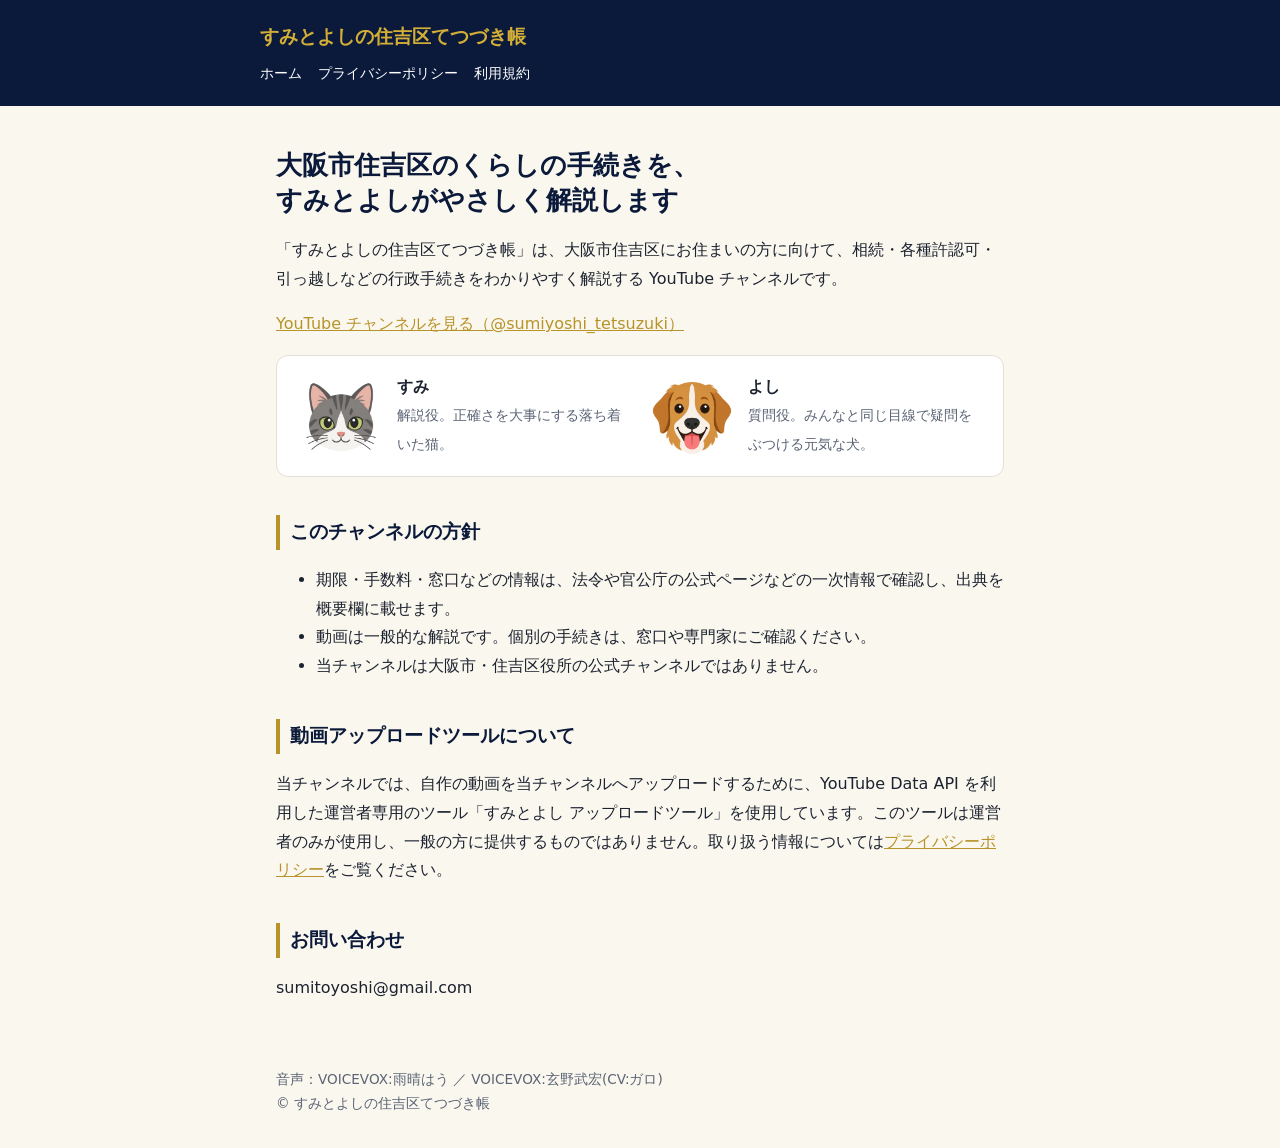
==== index.html @ 6cbd4fe9 "Add channel home page, privacy policy and terms Co-Authored-By: Claude Opus 5.5 <noreply@anthropic.c" ====
<!doctype html>
<html lang="ja">
<head>
<meta charset="utf-8">
<meta name="viewport" content="width=device-width,initial-scale=1">
<title>すみとよしの住吉区てつづき帳</title>
<meta name="description" content="大阪市住吉区の住民向けに、行政手続きをわかりやすく解説するYouTubeチャンネルです。">
<link rel="stylesheet" href="style.css">
</head>
<body>
<header><div class="inner">
<a href="./">すみとよしの住吉区てつづき帳</a>
<nav><a href="./">ホーム</a><a href="privacy.html">プライバシーポリシー</a><a href="terms.html">利用規約</a></nav>
</div></header>
<main>
<h1>大阪市住吉区のくらしの手続きを、<br>すみとよしがやさしく解説します</h1>
<p>「すみとよしの住吉区てつづき帳」は、大阪市住吉区にお住まいの方に向けて、相続・各種許認可・引っ越しなどの行政手続きをわかりやすく解説する YouTube チャンネルです。</p>
<p><a href="https://www.youtube.com/@sumiyoshi_tetsuzuki">YouTube チャンネルを見る（@sumiyoshi_tetsuzuki）</a></p>

<div class="card chars">
<div class="char"><img src="cat.png" alt="猫のすみ"><div><strong>すみ</strong><br><span class="muted">解説役。正確さを大事にする落ち着いた猫。</span></div></div>
<div class="char"><img src="dog.png" alt="犬のよし"><div><strong>よし</strong><br><span class="muted">質問役。みんなと同じ目線で疑問をぶつける元気な犬。</span></div></div>
</div>

<h2>このチャンネルの方針</h2>
<ul>
<li>期限・手数料・窓口などの情報は、法令や官公庁の公式ページなどの一次情報で確認し、出典を概要欄に載せます。</li>
<li>動画は一般的な解説です。個別の手続きは、窓口や専門家にご確認ください。</li>
<li>当チャンネルは大阪市・住吉区役所の公式チャンネルではありません。</li>
</ul>

<h2>動画アップロードツールについて</h2>
<p>当チャンネルでは、自作の動画を当チャンネルへアップロードするために、YouTube Data API を利用した運営者専用のツール「すみとよし アップロードツール」を使用しています。このツールは運営者のみが使用し、一般の方に提供するものではありません。取り扱う情報については<a href="privacy.html">プライバシーポリシー</a>をご覧ください。</p>

<h2>お問い合わせ</h2>
<p>sumitoyoshi@gmail.com</p>
</main>
<footer>音声：VOICEVOX:雨晴はう ／ VOICEVOX:玄野武宏(CV:ガロ)<br>© すみとよしの住吉区てつづき帳</footer>
</body>
</html>
---- style.css ----
:root{--bg:#FAF7EE;--card:#fff;--ink:#1C2330;--muted:#5B6475;--navy:#0B1A3A;--gold:#B8932A;--line:#E5E0D0}
@media (prefers-color-scheme:dark){:root{--bg:#10141c;--card:#1a2030;--ink:#e8e8ea;--muted:#a3a9b6;--navy:#c9d4ee;--gold:#d4af37;--line:#2c3446}}
*{box-sizing:border-box}
body{margin:0;background:var(--bg);color:var(--ink);font-family:"Hiragino Sans","Noto Sans JP",system-ui,sans-serif;line-height:1.8}
header{background:#0B1A3A;color:#fff;padding:20px 16px}
header .inner,main{max-width:760px;margin:0 auto}
header a{color:#D4AF37;text-decoration:none;font-weight:700;font-size:1.2rem}
nav{margin-top:6px;font-size:.9rem}
nav a{color:#fff;margin-right:16px;font-size:.9rem;font-weight:400}
main{padding:24px 16px 48px}
h1{font-size:1.6rem;color:var(--navy);line-height:1.4}
h2{font-size:1.2rem;color:var(--navy);border-left:4px solid var(--gold);padding-left:10px;margin-top:2em}
.card{background:var(--card);border:1px solid var(--line);border-radius:12px;padding:16px 20px;margin:16px 0}
.chars{display:flex;gap:16px;flex-wrap:wrap}
.char{flex:1 1 220px;display:flex;gap:12px;align-items:center}
.char img{width:88px;height:88px}
.muted{color:var(--muted);font-size:.9rem}
a{color:var(--gold)}
footer{max-width:760px;margin:0 auto;padding:0 16px 32px;color:var(--muted);font-size:.85rem}
code{word-break:break-all}
main p,main li{overflow-wrap:anywhere}
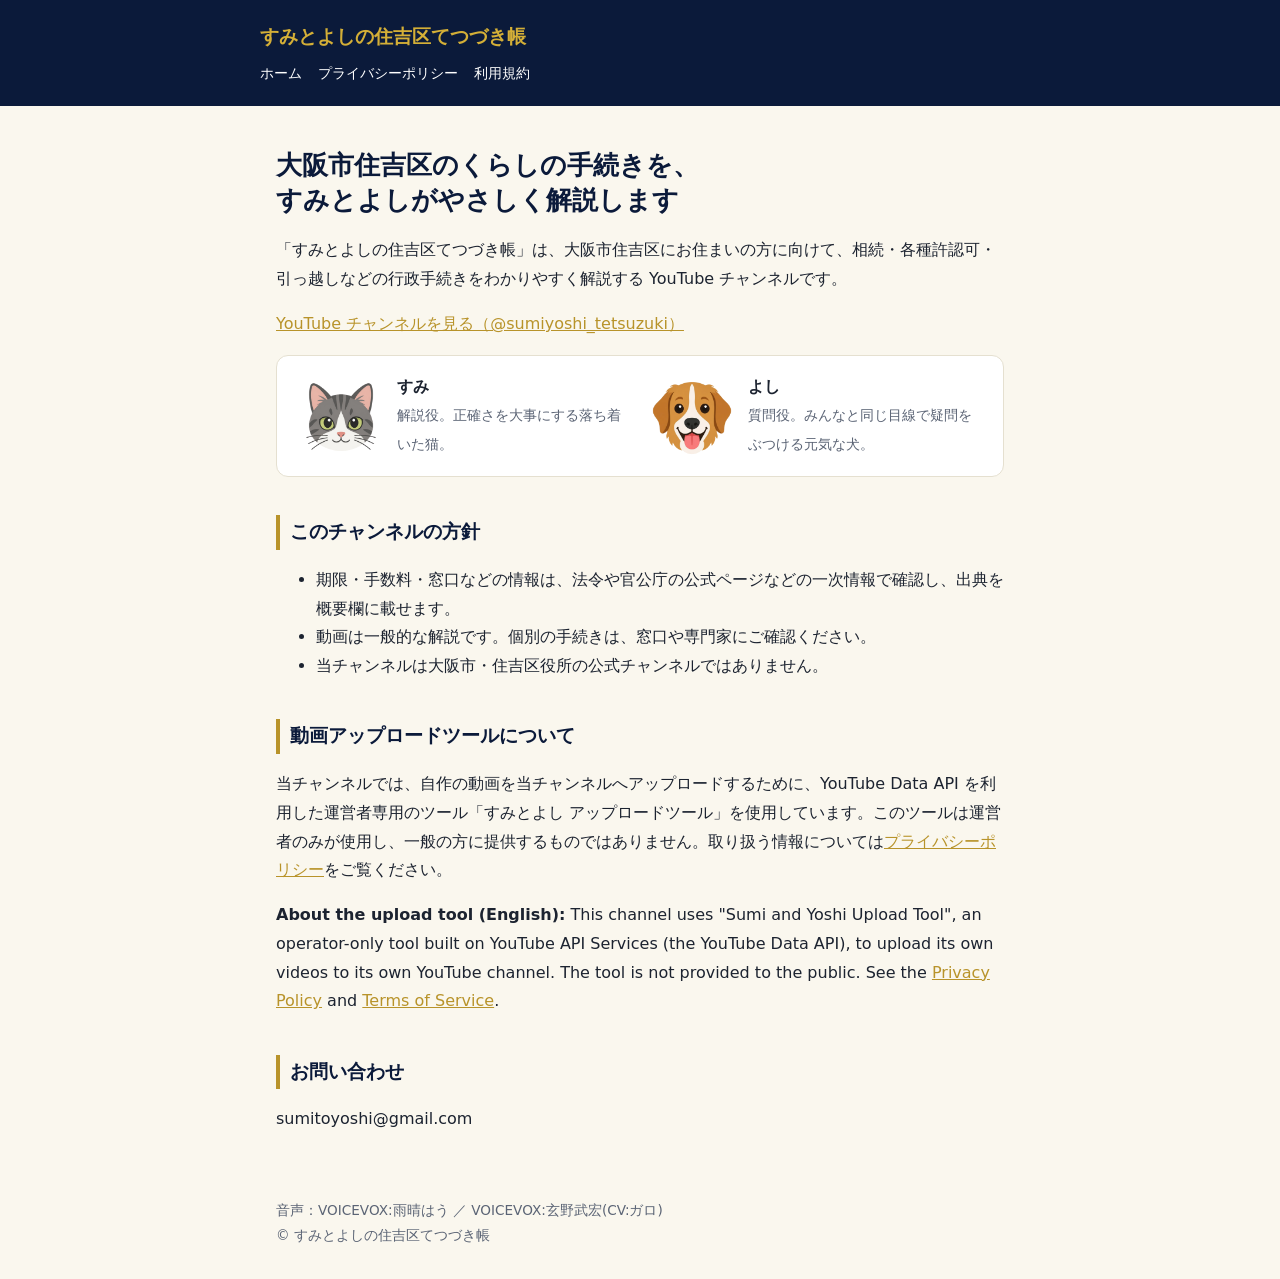
==== commit d11712a0: "Add data retention and deletion policy and English versions Co-Authored-By: Claude Opus 5.5 <noreply" ====
--- a/index.html
+++ b/index.html
@@ -2,6 +2,7 @@
 <html lang="ja">
 <head>
 <meta charset="utf-8">
+<meta name="google-site-verification" content="Klk0EPwR2FinfeAimtSfAwPvRbEB2KV1zFPjwPzuIfI" />
 <meta name="viewport" content="width=device-width,initial-scale=1">
 <title>すみとよしの住吉区てつづき帳</title>
 <meta name="description" content="大阪市住吉区の住民向けに、行政手続きをわかりやすく解説するYouTubeチャンネルです。">
@@ -31,6 +32,7 @@
 
 <h2>動画アップロードツールについて</h2>
 <p>当チャンネルでは、自作の動画を当チャンネルへアップロードするために、YouTube Data API を利用した運営者専用のツール「すみとよし アップロードツール」を使用しています。このツールは運営者のみが使用し、一般の方に提供するものではありません。取り扱う情報については<a href="privacy.html">プライバシーポリシー</a>をご覧ください。</p>
+<p lang="en"><strong>About the upload tool (English):</strong> This channel uses "Sumi and Yoshi Upload Tool", an operator-only tool built on YouTube API Services (the YouTube Data API), to upload its own videos to its own YouTube channel. The tool is not provided to the public. See the <a href="privacy.html#en">Privacy Policy</a> and <a href="terms.html#en">Terms of Service</a>.</p>
 
 <h2>お問い合わせ</h2>
 <p>sumitoyoshi@gmail.com</p>
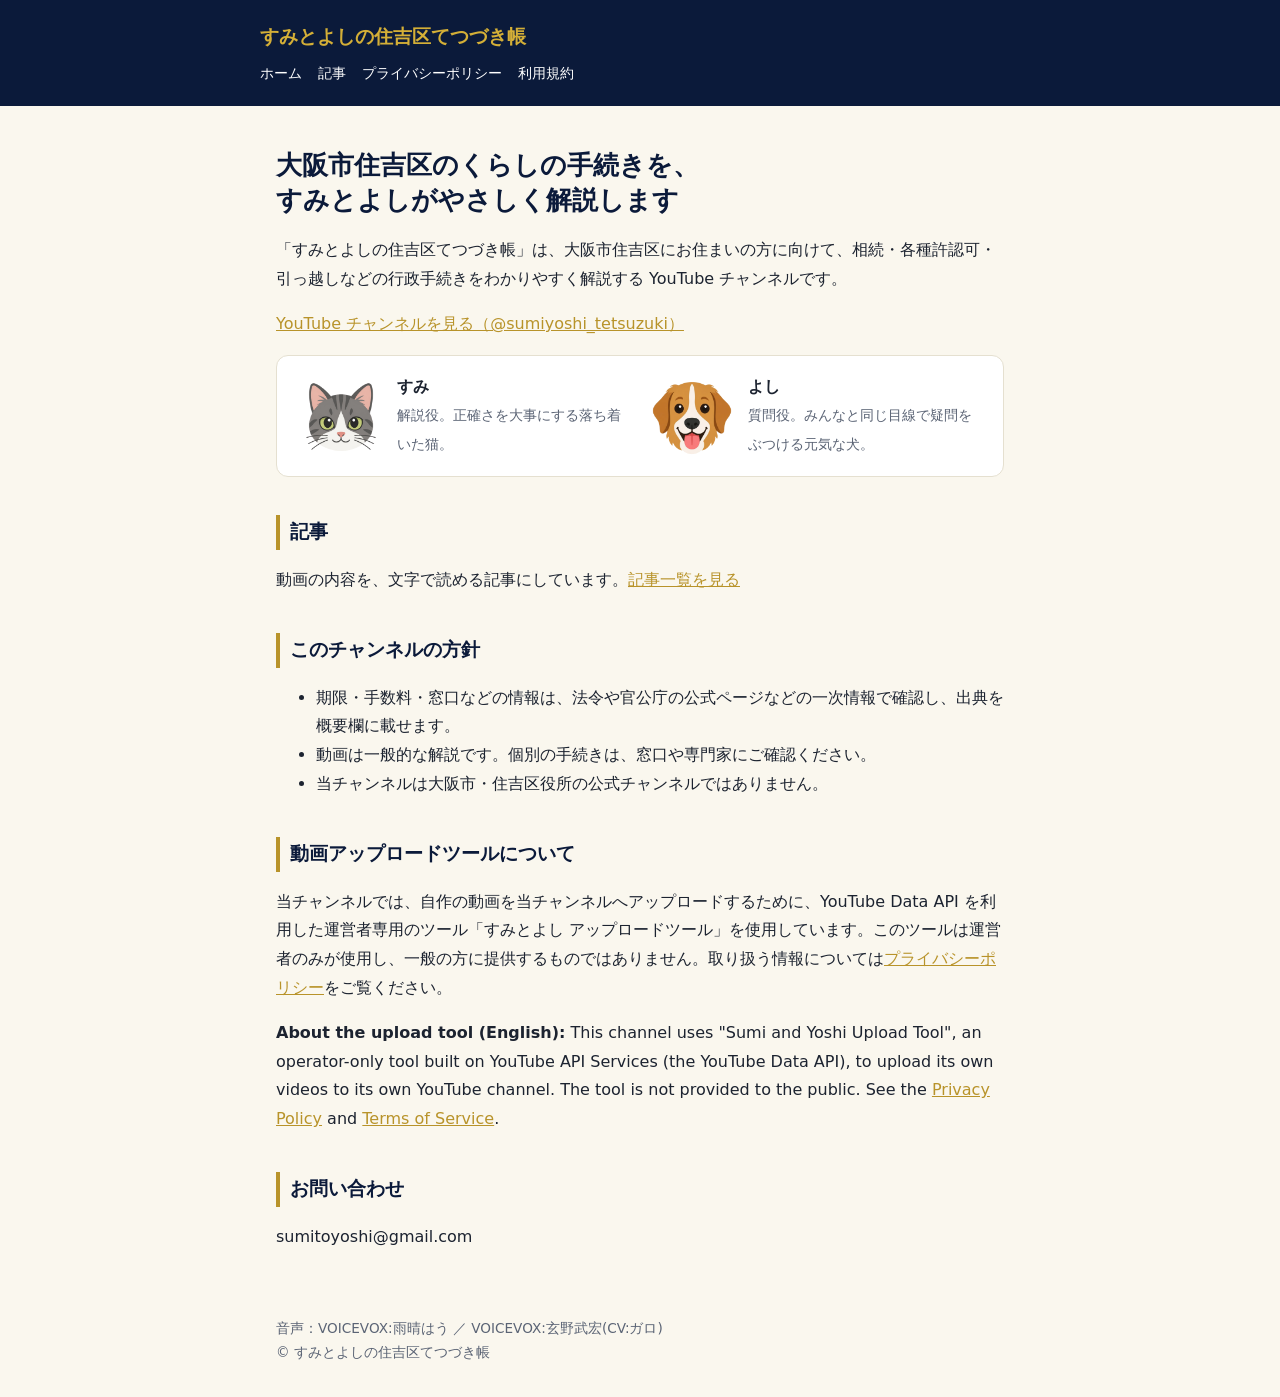
==== commit 91910f99: "動画の内容の記事（ブログ）を追加：001 相続手続きの全体マップ、記事一覧、sitemap.xml、robots.txt Co-Authored-By: Claude Opus 5.5 <norepl" ====
--- a/index.html
+++ b/index.html
@@ -4,6 +4,9 @@
 <meta charset="utf-8">
 <meta name="google-site-verification" content="Klk0EPwR2FinfeAimtSfAwPvRbEB2KV1zFPjwPzuIfI" />
 <meta name="viewport" content="width=device-width,initial-scale=1">
+<link rel="icon" href="favicon.ico" sizes="any">
+<link rel="icon" type="image/png" sizes="32x32" href="favicon-32.png">
+<link rel="apple-touch-icon" href="apple-touch-icon.png">
 <title>すみとよしの住吉区てつづき帳</title>
 <meta name="description" content="大阪市住吉区の住民向けに、行政手続きをわかりやすく解説するYouTubeチャンネルです。">
 <link rel="stylesheet" href="style.css">
@@ -11,7 +14,7 @@
 <body>
 <header><div class="inner">
 <a href="./">すみとよしの住吉区てつづき帳</a>
-<nav><a href="./">ホーム</a><a href="privacy.html">プライバシーポリシー</a><a href="terms.html">利用規約</a></nav>
+<nav><a href="./">ホーム</a><a href="blog/">記事</a><a href="privacy.html">プライバシーポリシー</a><a href="terms.html">利用規約</a></nav>
 </div></header>
 <main>
 <h1>大阪市住吉区のくらしの手続きを、<br>すみとよしがやさしく解説します</h1>
@@ -22,6 +25,9 @@
 <div class="char"><img src="cat.png" alt="猫のすみ"><div><strong>すみ</strong><br><span class="muted">解説役。正確さを大事にする落ち着いた猫。</span></div></div>
 <div class="char"><img src="dog.png" alt="犬のよし"><div><strong>よし</strong><br><span class="muted">質問役。みんなと同じ目線で疑問をぶつける元気な犬。</span></div></div>
 </div>
+
+<h2>記事</h2>
+<p>動画の内容を、文字で読める記事にしています。<a href="blog/">記事一覧を見る</a></p>
 
 <h2>このチャンネルの方針</h2>
 <ul>
--- a/style.css
+++ b/style.css
@@ -19,3 +19,26 @@
 footer{max-width:760px;margin:0 auto;padding:0 16px 32px;color:var(--muted);font-size:.85rem}
 code{word-break:break-all}
 main p,main li{overflow-wrap:anywhere}
+/* ブログ記事（tools/blog.py） */
+h2[id],#sources{scroll-margin-top:16px}
+.video{position:relative;aspect-ratio:16/9;margin:16px 0}
+.video iframe{position:absolute;inset:0;width:100%;height:100%;border:0;border-radius:12px}
+.notice{font-size:.9rem;color:var(--muted)}
+.point-title{font-weight:700;color:var(--navy);margin-bottom:6px}
+.point table{width:100%;border-collapse:collapse}
+.point th,.point td{border-top:1px solid var(--line);padding:8px 6px;text-align:left;vertical-align:top}
+.point th{white-space:nowrap;color:var(--navy);width:1%}
+.point ul,.point ol,.toc ol{margin:0;padding-left:1.4em}
+.flow li{margin:4px 0}
+mark{background:linear-gradient(transparent 58%,#FFD95A 58%);color:inherit;padding:0 2px}
+.talk{display:flex;gap:12px;align-items:flex-start;margin:14px 0}
+.talk img{flex:none;width:56px;height:56px;border-radius:50%;background:var(--card);border:1px solid var(--line)}
+.talk .who{font-size:.8rem;font-weight:700;color:var(--muted)}
+.talk p{margin:2px 0 0;background:var(--card);border:1px solid var(--line);border-radius:4px 14px 14px 14px;padding:8px 14px}
+.talk.cat p{border-color:#8a97ad}
+.talk.dog p{border-color:#e0a25b}
+.sources li{margin:6px 0;font-size:.9rem}
+.articles{list-style:none;padding:0}
+.articles a{display:block;color:var(--ink);text-decoration:none}
+.articles img{width:100%;height:auto;border-radius:8px;display:block;margin-bottom:8px}
+.articles .muted{display:block;margin-top:4px}
